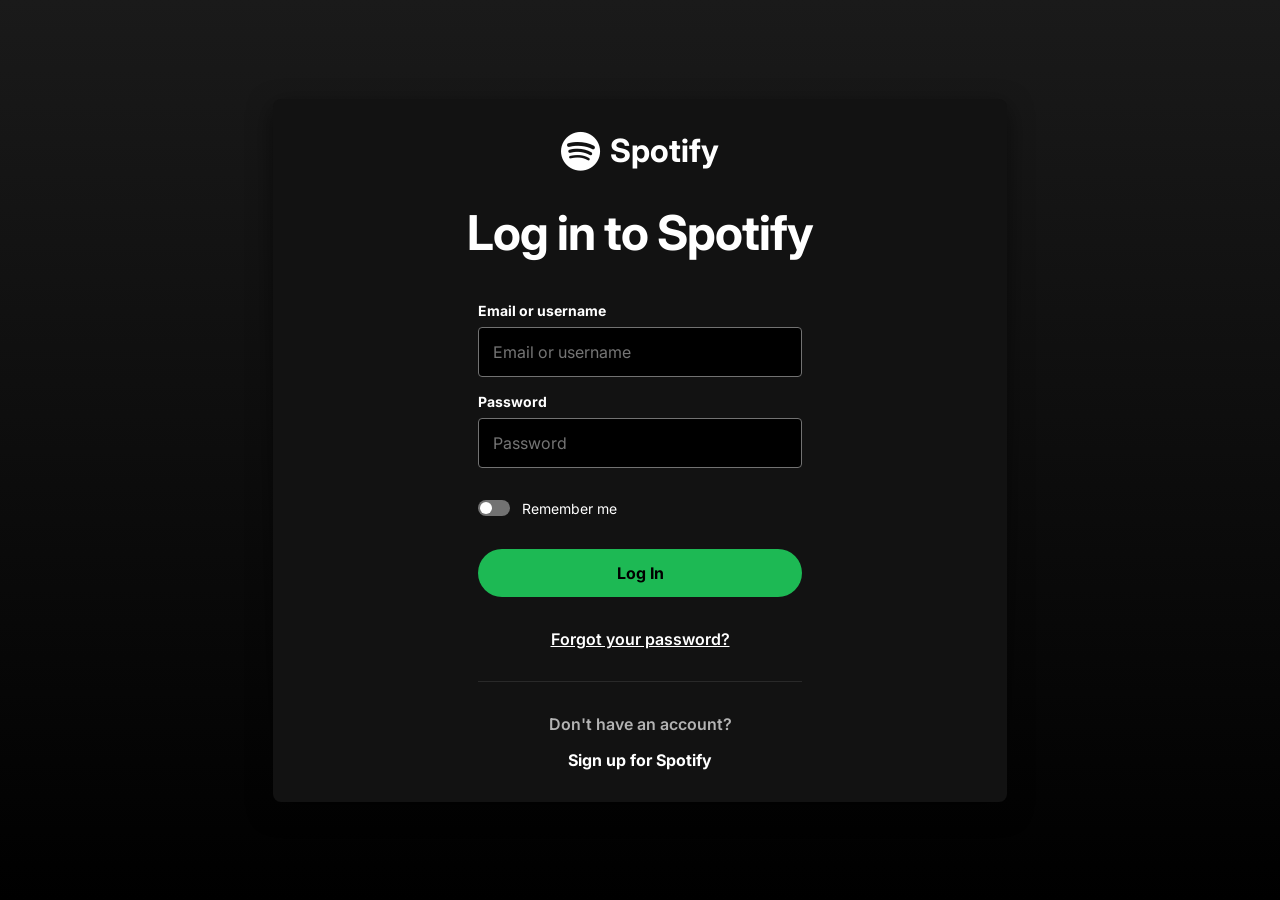
==== login.html @ 6de94279 "finial commit" ====
<!DOCTYPE html>
<html lang="en">
<head>
    <meta charset="UTF-8">
    <meta name="viewport" content="width=device-width, initial-scale=1.0">
    <title>Login - Spotify</title>
    <link rel="stylesheet" href="style.css">
    <link rel="stylesheet" href="https://cdnjs.cloudflare.com/ajax/libs/font-awesome/6.4.0/css/all.min.css">
    <link href="https://fonts.googleapis.com/css2?family=Inter:wght@300;400;500;600;700&display=swap" rel="stylesheet">
</head>
<body class="login-body">
    <div class="login-container">
        <div class="login-header">
            <i class="fab fa-spotify"></i>
            <span>Spotify</span>
        </div>
        <h1 class="login-title">Log in to Spotify</h1>
        
        <form class="login-form" action="index.html">
            <div class="form-group">
                <label for="username">Email or username</label>
                <input type="text" id="username" placeholder="Email or username" required>
            </div>
            
            <div class="form-group">
                <label for="password">Password</label>
                <input type="password" id="password" placeholder="Password" required>
            </div>
            
            <div class="form-remember">
                <label class="toggle-switch">
                    <input type="checkbox" id="remember">
                    <span class="slider"></span>
                </label>
                <span class="remember-text">Remember me</span>
            </div>
            
            <button type="submit" class="login-submit-btn">Log In</button>
            
            <div class="login-links">
                <a href="#">Forgot your password?</a>
            </div>
            
            <hr class="login-divider">
            
            <div class="login-signup">
                <span>Don't have an account?</span>
                <a href="#">Sign up for Spotify</a>
            </div>
        </form>
    </div>
</body>
</html>
---- style.css ----
:root {
    --bg-color: #000000;
    --sidebar-bg: #121212;
    --main-bg: #121212;
    --player-bg: #181818;
    --text-primary: #ffffff;
    --text-secondary: #b3b3b3;
    --accent-color: #1db954;
    --accent-hover: #1ed760;
    --card-bg: #181818;
    --card-hover: #282828;
    --gradient-top: #2b2b2b;
}

* {
    margin: 0;
    padding: 0;
    box-sizing: border-box;
    font-family: 'Inter', sans-serif;
}

body {
    background-color: var(--bg-color);
    color: var(--text-primary);
    overflow: hidden;
}

/* Scrollbar styling */
::-webkit-scrollbar {
    width: 8px;
}
::-webkit-scrollbar-thumb {
    background-color: rgba(255, 255, 255, 0.3);
    border-radius: 4px;
}
::-webkit-scrollbar-thumb:hover {
    background-color: rgba(255, 255, 255, 0.5);
}

.container {
    display: flex;
    height: calc(100vh - 90px);
    padding: 8px;
    gap: 8px;
}

/* Sidebar */
.sidebar {
    width: 300px;
    background-color: transparent;
    display: flex;
    flex-direction: column;
    gap: 8px;
}

.logo, .nav-links, .library-actions, .playlists {
    background-color: var(--sidebar-bg);
    border-radius: 8px;
    padding: 20px;
}

.logo {
    font-size: 24px;
    font-weight: 700;
    display: flex;
    align-items: center;
    gap: 10px;
    margin-bottom: 0;
}

.nav-links ul, .library-actions ul, .playlists ul {
    list-style: none;
}

.nav-links li, .library-actions li {
    padding: 10px 0;
    color: var(--text-secondary);
    font-weight: 600;
    cursor: pointer;
    transition: color 0.3s ease;
    display: flex;
    align-items: center;
    gap: 15px;
    font-size: 15px;
}

.nav-links li:hover, .library-actions li:hover {
    color: var(--text-primary);
}

.nav-links li.active {
    color: var(--text-primary);
}

.nav-links i, .library-actions i {
    font-size: 20px;
}

.library-actions {
    margin-top: 0;
}

.playlists {
    flex-grow: 1;
    overflow-y: auto;
}

.playlists li {
    padding: 8px 0;
    color: var(--text-secondary);
    font-size: 14px;
    cursor: pointer;
    transition: color 0.2s ease;
}

.playlists li:hover {
    color: var(--text-primary);
}

/* Main Content */
.main-content {
    flex-grow: 1;
    background: linear-gradient(to bottom, var(--gradient-top) 0%, var(--main-bg) 30%);
    border-radius: 8px;
    overflow-y: auto;
    position: relative;
}

.topbar {
    display: flex;
    justify-content: space-between;
    align-items: center;
    padding: 16px 24px;
    position: sticky;
    top: 0;
    background: rgba(18, 18, 18, 0.7);
    backdrop-filter: blur(10px);
    z-index: 100;
}

.nav-arrows button {
    background-color: rgba(0,0,0,0.7);
    border: none;
    color: white;
    width: 32px;
    height: 32px;
    border-radius: 50%;
    margin-right: 10px;
    cursor: pointer;
}

.search-container {
    display: flex;
    align-items: center;
    background-color: #242424;
    border-radius: 500px;
    padding: 10px 16px;
    width: 364px;
    margin: 0 16px;
    border: 1px solid transparent;
    transition: background-color 0.3s ease, border 0.3s ease;
}

.search-container:hover {
    background-color: #2a2a2a;
    border: 1px solid #333;
}

.search-container:focus-within {
    background-color: #2a2a2a;
    border: 1px solid white;
}

.search-icon {
    color: var(--text-secondary);
    font-size: 16px;
    margin-right: 12px;
}

.search-container input {
    background: transparent;
    border: none;
    color: var(--text-primary);
    font-size: 14px;
    width: 100%;
    outline: none;
}

.search-container input::placeholder {
    color: var(--text-secondary);
    font-weight: 500;
}

.user-profile {
    display: flex;
    align-items: center;
    gap: 16px;
}

.upgrade-btn {
    background-color: transparent;
    border: 1px solid var(--text-secondary);
    color: var(--text-primary);
    padding: 8px 16px;
    border-radius: 20px;
    font-weight: 700;
    cursor: pointer;
    transition: transform 0.1s, border-color 0.2s;
}

.upgrade-btn:hover {
    border-color: var(--text-primary);
    transform: scale(1.05);
}

.profile-icon {
    background-color: #333;
    width: 32px;
    height: 32px;
    border-radius: 50%;
    display: flex;
    justify-content: center;
    align-items: center;
    cursor: pointer;
}

.content-section {
    padding: 24px;
}

.section-header {
    display: flex;
    justify-content: space-between;
    align-items: flex-end;
    margin-bottom: 20px;
}

.section-header h2 {
    font-size: 24px;
    font-weight: 700;
}

.section-header a {
    color: var(--text-secondary);
    text-decoration: none;
    font-size: 14px;
    font-weight: 700;
}

.section-header a:hover {
    text-decoration: underline;
}

/* Greeting Grid */
.greeting-grid {
    display: grid;
    grid-template-columns: repeat(auto-fill, minmax(280px, 1fr));
    gap: 16px;
    margin-bottom: 40px;
}

.greeting-card {
    background-color: rgba(255, 255, 255, 0.1);
    border-radius: 6px;
    display: flex;
    align-items: center;
    gap: 16px;
    cursor: pointer;
    transition: background-color 0.3s ease;
    overflow: hidden;
    position: relative;
}

.greeting-card:hover {
    background-color: rgba(255, 255, 255, 0.2);
}

.greeting-card img {
    width: 80px;
    height: 80px;
    object-fit: cover;
    box-shadow: 0 8px 24px rgba(0,0,0,0.5);
}

.greeting-card h4 {
    font-size: 16px;
    font-weight: 700;
}

.greeting-play-btn {
    position: absolute;
    right: 16px;
    background-color: var(--accent-color);
    color: black;
    width: 48px;
    height: 48px;
    border-radius: 50%;
    display: flex;
    justify-content: center;
    align-items: center;
    opacity: 0;
    box-shadow: 0 8px 8px rgba(0,0,0,0.3);
    transition: all 0.3s ease;
}

.greeting-card:hover .greeting-play-btn {
    opacity: 1;
    transform: translateY(0);
}

/* Song Cards */
.song-cards-container {
    display: grid;
    grid-template-columns: repeat(auto-fill, minmax(180px, 1fr));
    gap: 24px;
}

.song-card {
    background-color: var(--card-bg);
    padding: 16px;
    border-radius: 8px;
    cursor: pointer;
    transition: background-color 0.3s ease;
    position: relative;
}

.song-card:hover {
    background-color: var(--card-hover);
}

.card-img-container {
    position: relative;
    width: 100%;
    padding-bottom: 100%;
    margin-bottom: 16px;
    border-radius: 6px;
    overflow: hidden;
    box-shadow: 0 8px 24px rgba(0,0,0,0.5);
}

.card-img-container img {
    position: absolute;
    top: 0;
    left: 0;
    width: 100%;
    height: 100%;
    object-fit: cover;
}

.song-card h4 {
    font-size: 16px;
    margin-bottom: 8px;
    white-space: nowrap;
    overflow: hidden;
    text-overflow: ellipsis;
}

.song-card p {
    color: var(--text-secondary);
    font-size: 14px;
    white-space: nowrap;
    overflow: hidden;
    text-overflow: ellipsis;
}

.card-play-btn {
    position: absolute;
    bottom: 8px;
    right: 8px;
    background-color: var(--accent-color);
    color: black;
    width: 48px;
    height: 48px;
    border-radius: 50%;
    display: flex;
    justify-content: center;
    align-items: center;
    opacity: 0;
    transform: translateY(8px);
    transition: all 0.3s ease;
    box-shadow: 0 8px 8px rgba(0,0,0,0.3);
    border: none;
    cursor: pointer;
}

.card-play-btn:hover {
    transform: scale(1.05) translateY(0);
    background-color: var(--accent-hover);
}

.song-card:hover .card-play-btn {
    opacity: 1;
    transform: translateY(0);
}

/* Bottom Player */
.bottom-player {
    height: 90px;
    background-color: var(--bg-color);
    border-top: 1px solid #282828;
    display: flex;
    justify-content: space-between;
    align-items: center;
    padding: 0 16px;
    position: fixed;
    bottom: 0;
    width: 100%;
    z-index: 1000;
}

.song-info {
    display: flex;
    align-items: center;
    width: 30%;
    gap: 14px;
}

.song-info img {
    width: 56px;
    height: 56px;
    border-radius: 4px;
    object-fit: cover;
}

.song-details {
    display: flex;
    flex-direction: column;
    justify-content: center;
}

.song-details h4 {
    font-size: 14px;
    font-weight: 600;
    margin-bottom: 4px;
}

.song-details p {
    font-size: 12px;
    color: var(--text-secondary);
}

.heart-icon {
    color: var(--text-secondary);
    cursor: pointer;
    margin-left: 10px;
}

.heart-icon:hover {
    color: var(--text-primary);
}

/* Player Controls */
.player-controls {
    width: 40%;
    max-width: 722px;
    display: flex;
    flex-direction: column;
    align-items: center;
}

.control-buttons {
    display: flex;
    align-items: center;
    gap: 24px;
    margin-bottom: 8px;
}

.control-buttons i {
    color: var(--text-secondary);
    font-size: 16px;
    cursor: pointer;
    transition: color 0.2s;
}

.control-buttons i:hover {
    color: var(--text-primary);
}

.play-btn {
    background-color: white;
    color: black;
    width: 32px;
    height: 32px;
    border-radius: 50%;
    display: flex;
    justify-content: center;
    align-items: center;
    border: none;
    cursor: pointer;
    transition: transform 0.1s;
}

.play-btn:hover {
    transform: scale(1.1);
}

.progress-container {
    display: flex;
    align-items: center;
    width: 100%;
    gap: 8px;
}

.progress-container span {
    font-size: 12px;
    color: var(--text-secondary);
    min-width: 35px;
    text-align: center;
}

/* Range Sliders */
input[type="range"] {
    -webkit-appearance: none;
    width: 100%;
    height: 4px;
    background: #535353;
    border-radius: 2px;
    cursor: pointer;
}

input[type="range"]::-webkit-slider-thumb {
    -webkit-appearance: none;
    width: 12px;
    height: 12px;
    background: var(--text-primary);
    border-radius: 50%;
    opacity: 0;
    transition: opacity 0.2s;
}

input[type="range"]:hover::-webkit-slider-thumb {
    opacity: 1;
}

input[type="range"]:hover {
    background: var(--accent-color);
}

/* Extra Controls */
.extra-controls {
    display: flex;
    align-items: center;
    width: 30%;
    justify-content: flex-end;
    gap: 16px;
}

.extra-controls i {
    color: var(--text-secondary);
    font-size: 16px;
    cursor: pointer;
}

.extra-controls i:hover {
    color: var(--text-primary);
}

.extra-controls input[type="range"] {
    width: 100px;
}

/* Responsive adjustments */
@media (max-width: 768px) {
    .sidebar {
        display: none;
    }
    .extra-controls {
        display: none;
    }
    .song-info {
        width: auto;
    }
    .player-controls {
        width: 60%;
    }
}

/* Login Page Styles */
.login-body {
    background: linear-gradient(rgba(255, 255, 255, 0.1) 0%, rgb(0, 0, 0) 100%);
    background-color: var(--bg-color);
    display: flex;
    justify-content: center;
    align-items: center;
    height: 100vh;
    overflow: hidden;
}

.login-container {
    background-color: var(--sidebar-bg);
    border-radius: 8px;
    width: 100%;
    max-width: 734px;
    padding: 32px;
    box-shadow: 0 8px 24px rgba(0,0,0,0.5);
    display: flex;
    flex-direction: column;
    align-items: center;
}

.login-header {
    display: flex;
    align-items: center;
    gap: 10px;
    font-size: 32px;
    font-weight: 700;
    margin-bottom: 32px;
}

.login-header i {
    font-size: 40px;
}

.login-title {
    font-size: 48px;
    font-weight: 700;
    margin-bottom: 40px;
    letter-spacing: -1px;
    text-align: center;
}

.login-form {
    width: 100%;
    max-width: 324px;
    display: flex;
    flex-direction: column;
}

.form-group {
    display: flex;
    flex-direction: column;
    margin-bottom: 16px;
}

.form-group label {
    font-size: 14px;
    font-weight: 700;
    margin-bottom: 8px;
}

.form-group input {
    background-color: var(--bg-color);
    border: 1px solid #727272;
    border-radius: 4px;
    color: var(--text-primary);
    padding: 14px;
    font-size: 16px;
    transition: border-color 0.2s, box-shadow 0.2s;
}

.form-group input:hover {
    border-color: #ffffff;
}

.form-group input:focus {
    outline: none;
    border-color: #ffffff;
    box-shadow: 0 0 0 2px #ffffff;
}

.form-remember {
    display: flex;
    align-items: center;
    gap: 12px;
    margin-bottom: 32px;
    margin-top: 16px;
}

.toggle-switch {
    position: relative;
    display: inline-block;
    width: 32px;
    height: 16px;
}

.toggle-switch input {
    opacity: 0;
    width: 0;
    height: 0;
}

.slider {
    position: absolute;
    cursor: pointer;
    top: 0;
    left: 0;
    right: 0;
    bottom: 0;
    background-color: #727272;
    transition: .4s;
    border-radius: 16px;
}

.slider:before {
    position: absolute;
    content: "";
    height: 12px;
    width: 12px;
    left: 2px;
    bottom: 2px;
    background-color: white;
    transition: .4s;
    border-radius: 50%;
}

input:checked + .slider {
    background-color: var(--accent-color);
}

input:checked + .slider:before {
    transform: translateX(16px);
}

.remember-text {
    font-size: 14px;
    color: var(--text-primary);
}

.login-submit-btn {
    background-color: var(--accent-color);
    color: #000000;
    border: none;
    border-radius: 500px;
    padding: 14px 32px;
    font-size: 16px;
    font-weight: 700;
    cursor: pointer;
    transition: background-color 0.2s, transform 0.1s;
    margin-bottom: 32px;
}

.login-submit-btn:hover {
    background-color: var(--accent-hover);
    transform: scale(1.04);
}

.login-links {
    text-align: center;
    margin-bottom: 32px;
}

.login-links a {
    color: var(--text-primary);
    text-decoration: underline;
    font-size: 16px;
    font-weight: 600;
}

.login-links a:hover {
    color: var(--accent-color);
}

.login-divider {
    border: none;
    border-top: 1px solid #292929;
    width: 100%;
    margin-bottom: 32px;
}

.login-signup {
    text-align: center;
    display: flex;
    flex-direction: column;
    gap: 16px;
    font-size: 16px;
}

.login-signup span {
    color: var(--text-secondary);
    font-weight: 600;
}

.login-signup a {
    color: var(--text-primary);
    text-decoration: none;
    font-weight: 700;
}

.login-signup a:hover {
    text-decoration: underline;
    color: var(--accent-color);
}
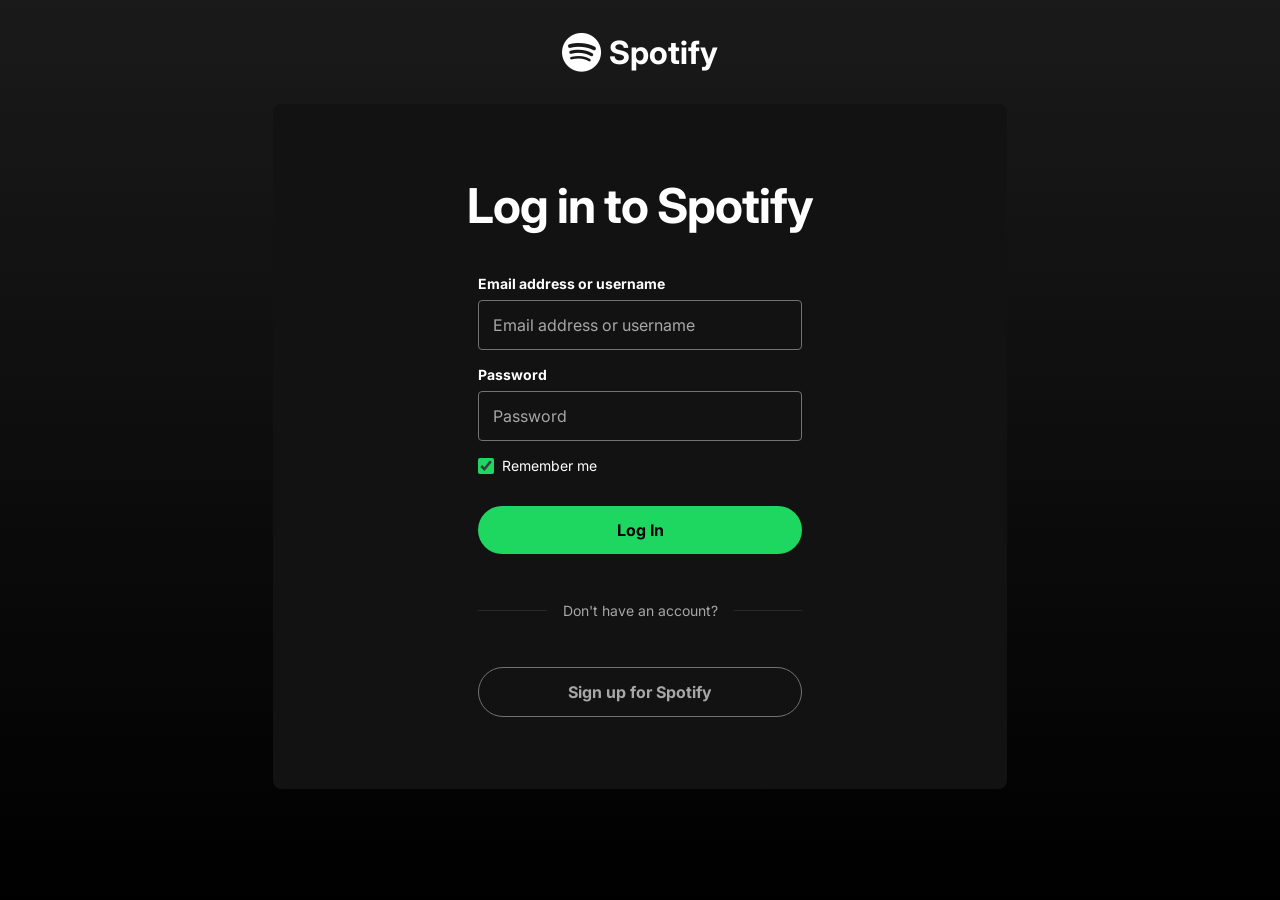
==== commit 496afecd: "Add files via upload" ====
--- a/login.html
+++ b/login.html
@@ -4,50 +4,42 @@
     <meta charset="UTF-8">
     <meta name="viewport" content="width=device-width, initial-scale=1.0">
     <title>Login - Spotify</title>
-    <link rel="stylesheet" href="style.css">
+    <link rel="stylesheet" href="login.css">
     <link rel="stylesheet" href="https://cdnjs.cloudflare.com/ajax/libs/font-awesome/6.4.0/css/all.min.css">
-    <link href="https://fonts.googleapis.com/css2?family=Inter:wght@300;400;500;600;700&display=swap" rel="stylesheet">
+    <link href="https://fonts.googleapis.com/css2?family=Inter:wght@300;400;600;700&display=swap" rel="stylesheet">
 </head>
-<body class="login-body">
-    <div class="login-container">
-        <div class="login-header">
-            <i class="fab fa-spotify"></i>
-            <span>Spotify</span>
+<body>
+    <div class="login-wrapper">
+        <header class="login-header">
+            <i class="fab fa-spotify logo-icon"></i>
+            <span class="logo-text">Spotify</span>
+        </header>
+
+        <div class="login-container">
+            <h2>Log in to Spotify</h2>
+            <form id="login-form">
+                <div class="form-group">
+                    <label for="username">Email address or username</label>
+                    <input type="text" id="username" placeholder="Email address or username" required>
+                </div>
+                <div class="form-group">
+                    <label for="password">Password</label>
+                    <input type="password" id="password" placeholder="Password" required>
+                </div>
+                <div class="form-options">
+                    <label class="remember-me">
+                        <input type="checkbox" id="remember" checked>
+                        <span>Remember me</span>
+                    </label>
+                </div>
+                <button type="submit" class="login-btn">Log In</button>
+                <div class="divider">
+                    <span>Don't have an account?</span>
+                </div>
+                <button type="button" class="signup-btn">Sign up for Spotify</button>
+            </form>
         </div>
-        <h1 class="login-title">Log in to Spotify</h1>
-        
-        <form class="login-form" action="index.html">
-            <div class="form-group">
-                <label for="username">Email or username</label>
-                <input type="text" id="username" placeholder="Email or username" required>
-            </div>
-            
-            <div class="form-group">
-                <label for="password">Password</label>
-                <input type="password" id="password" placeholder="Password" required>
-            </div>
-            
-            <div class="form-remember">
-                <label class="toggle-switch">
-                    <input type="checkbox" id="remember">
-                    <span class="slider"></span>
-                </label>
-                <span class="remember-text">Remember me</span>
-            </div>
-            
-            <button type="submit" class="login-submit-btn">Log In</button>
-            
-            <div class="login-links">
-                <a href="#">Forgot your password?</a>
-            </div>
-            
-            <hr class="login-divider">
-            
-            <div class="login-signup">
-                <span>Don't have an account?</span>
-                <a href="#">Sign up for Spotify</a>
-            </div>
-        </form>
     </div>
+    <script src="login.js"></script>
 </body>
 </html>
--- a/login.css
+++ b/login.css
@@ -0,0 +1,196 @@
+:root {
+    --bg-color: #000000;
+    --card-bg: #121212;
+    --text-primary: #ffffff;
+    --text-secondary: #a7a7a7;
+    --accent-color: #1ed760;
+    --accent-hover: #1fdf64;
+    --input-bg: #121212;
+    --input-border: #727272;
+    --input-border-hover: #ffffff;
+    --error-color: #f15e6c;
+}
+
+* {
+    margin: 0;
+    padding: 0;
+    box-sizing: border-box;
+    font-family: 'Inter', sans-serif;
+}
+
+body {
+    background: linear-gradient(rgba(255, 255, 255, 0.1) 0%, var(--bg-color) 100%);
+    background-color: var(--bg-color);
+    color: var(--text-primary);
+    min-height: 100vh;
+    display: flex;
+    flex-direction: column;
+}
+
+.login-wrapper {
+    display: flex;
+    flex-direction: column;
+    align-items: center;
+    width: 100%;
+    padding: 32px;
+}
+
+.login-header {
+    display: flex;
+    align-items: center;
+    gap: 8px;
+    font-size: 32px;
+    font-weight: 700;
+    margin-bottom: 32px;
+}
+
+.logo-icon {
+    font-size: 40px;
+}
+
+.login-container {
+    background-color: var(--card-bg);
+    width: 100%;
+    max-width: 734px;
+    border-radius: 8px;
+    padding: 72px;
+    display: flex;
+    flex-direction: column;
+    align-items: center;
+}
+
+.login-container h2 {
+    font-size: 48px;
+    font-weight: 700;
+    margin-bottom: 40px;
+    text-align: center;
+    letter-spacing: -1px;
+}
+
+#login-form {
+    width: 100%;
+    max-width: 324px;
+    display: flex;
+    flex-direction: column;
+    gap: 16px;
+}
+
+.form-group {
+    display: flex;
+    flex-direction: column;
+    gap: 8px;
+}
+
+.form-group label {
+    font-size: 14px;
+    font-weight: 700;
+}
+
+.form-group input {
+    background-color: var(--input-bg);
+    border: 1px solid var(--input-border);
+    color: var(--text-primary);
+    border-radius: 4px;
+    padding: 14px;
+    font-size: 16px;
+    transition: border-color 0.2s;
+}
+
+.form-group input:hover, .form-group input:focus {
+    border-color: var(--input-border-hover);
+    outline: none;
+}
+
+.form-group input::placeholder {
+    color: var(--text-secondary);
+}
+
+.form-options {
+    display: flex;
+    align-items: center;
+    margin-bottom: 16px;
+}
+
+.remember-me {
+    display: flex;
+    align-items: center;
+    gap: 8px;
+    cursor: pointer;
+    font-size: 14px;
+}
+
+.remember-me input {
+    accent-color: var(--accent-color);
+    width: 16px;
+    height: 16px;
+    cursor: pointer;
+}
+
+.login-btn {
+    background-color: var(--accent-color);
+    color: black;
+    border: none;
+    border-radius: 500px;
+    padding: 14px;
+    font-size: 16px;
+    font-weight: 700;
+    cursor: pointer;
+    transition: background-color 0.2s, transform 0.1s;
+    margin-bottom: 32px;
+}
+
+.login-btn:hover {
+    background-color: var(--accent-hover);
+    transform: scale(1.04);
+}
+
+.login-btn:active {
+    transform: scale(1);
+    background-color: #169c46;
+}
+
+.divider {
+    display: flex;
+    align-items: center;
+    text-align: center;
+    color: var(--text-secondary);
+    margin-bottom: 32px;
+}
+
+.divider::before, .divider::after {
+    content: '';
+    flex: 1;
+    border-bottom: 1px solid #292929;
+}
+
+.divider span {
+    padding: 0 16px;
+    font-size: 14px;
+}
+
+.signup-btn {
+    background-color: transparent;
+    color: var(--text-secondary);
+    border: 1px solid #727272;
+    border-radius: 500px;
+    padding: 14px;
+    font-size: 16px;
+    font-weight: 700;
+    cursor: pointer;
+    transition: all 0.2s;
+}
+
+.signup-btn:hover {
+    border-color: var(--text-primary);
+    color: var(--text-primary);
+}
+
+@media (max-width: 768px) {
+    .login-container {
+        padding: 32px 16px;
+    }
+    
+    .login-container h2 {
+        font-size: 32px;
+    }
+}
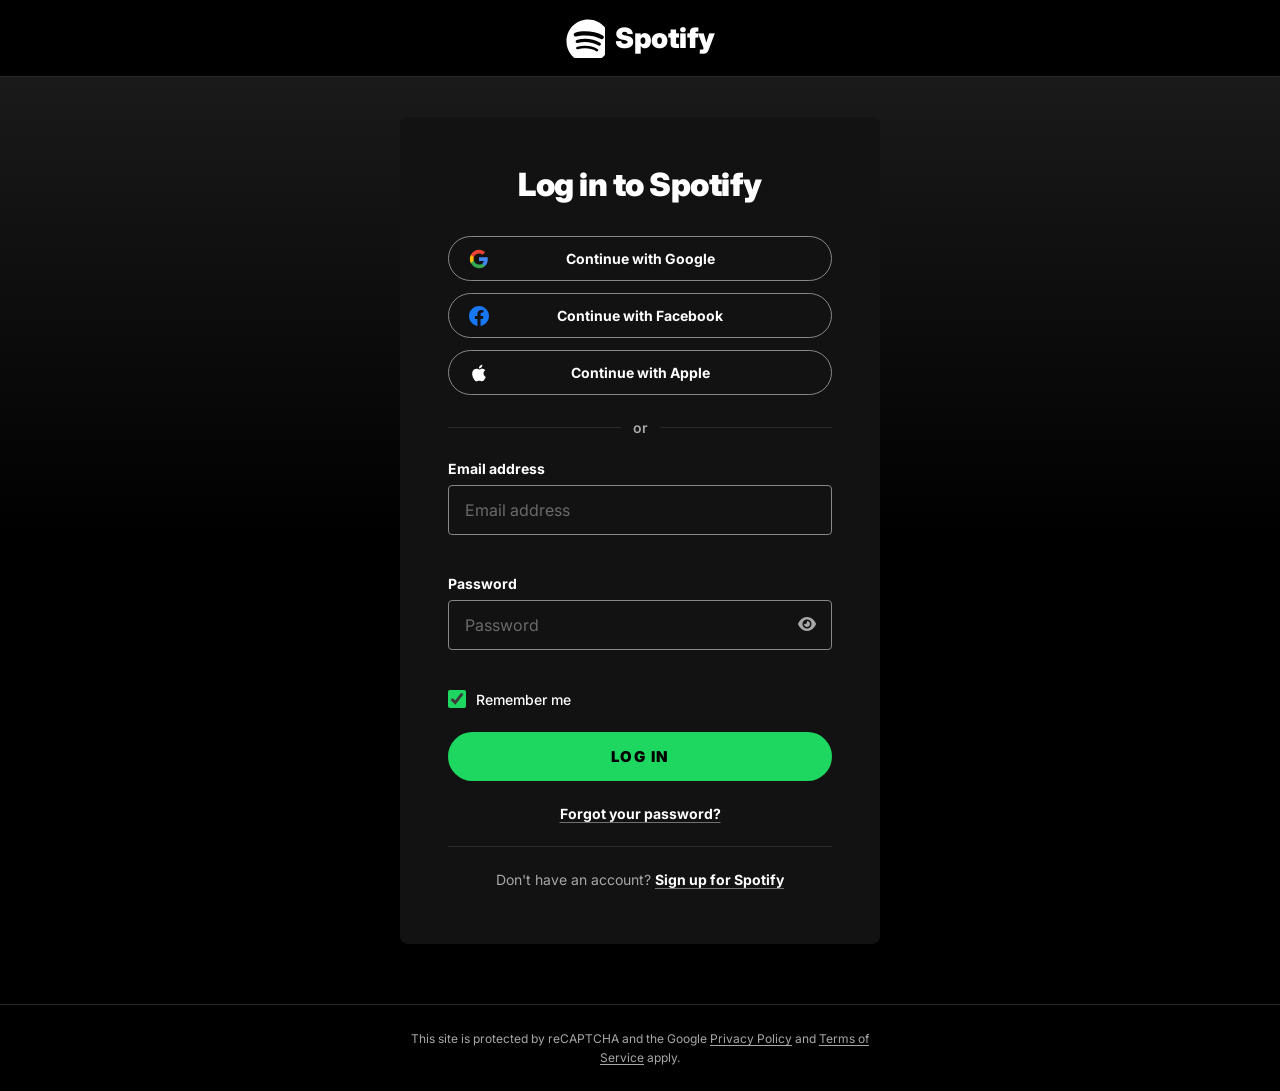
==== commit d7ceedb8: "Add files via upload" ====
--- a/login.html
+++ b/login.html
@@ -3,43 +3,105 @@
 <head>
     <meta charset="UTF-8">
     <meta name="viewport" content="width=device-width, initial-scale=1.0">
-    <title>Login - Spotify</title>
+    <title>Spotify - Log in</title>
     <link rel="stylesheet" href="login.css">
     <link rel="stylesheet" href="https://cdnjs.cloudflare.com/ajax/libs/font-awesome/6.4.0/css/all.min.css">
-    <link href="https://fonts.googleapis.com/css2?family=Inter:wght@300;400;600;700&display=swap" rel="stylesheet">
+    <link href="https://fonts.googleapis.com/css2?family=Inter:wght@300;400;500;600;700;800;900&display=swap" rel="stylesheet">
 </head>
 <body>
-    <div class="login-wrapper">
+    <div class="page-wrapper">
+        <!-- Header -->
         <header class="login-header">
-            <i class="fab fa-spotify logo-icon"></i>
-            <span class="logo-text">Spotify</span>
+            <a href="#" class="header-logo">
+                <svg role="img" height="40" width="40" aria-hidden="true" viewBox="0 0 24 24" fill="white" xmlns="http://www.w3.org/2000/svg">
+                    <path d="M13.9 .9C6.7.9.9 6.7.9 13.9s5.8 13 13 13 13-5.8 13-13S21.1.9 13.9.9zm5.9 18.8c-.2.4-.7.5-1.1.2-3-1.8-6.7-2.2-11.1-1.2-.4.1-.8-.2-.9-.6-.1-.4.2-.8.6-.9 4.8-1.1 8.9-.6 12.2 1.4.5.3.6.8.3 1.1zm1.6-3.5c-.3.5-.9.6-1.3.3-3.4-2.1-8.5-2.7-12.5-1.5-.5.1-1-.1-1.2-.6-.1-.5.1-1 .6-1.2 4.6-1.4 10.2-.7 14.1 1.7.4.3.6.9.3 1.3zm.1-3.6c-4.1-2.4-10.8-2.6-14.7-1.5-.6.2-1.3-.2-1.5-.8-.2-.6.2-1.3.8-1.5 4.5-1.4 11.9-1.1 16.6 1.7.6.3.8 1.1.4 1.7-.3.5-1 .7-1.6.4z"/>
+                </svg>
+                <span>Spotify</span>
+            </a>
         </header>
 
-        <div class="login-container">
-            <h2>Log in to Spotify</h2>
-            <form id="login-form">
-                <div class="form-group">
-                    <label for="username">Email address or username</label>
-                    <input type="text" id="username" placeholder="Email address or username" required>
+        <!-- Login Card -->
+        <main class="login-main">
+            <div class="login-card">
+                <h1>Log in to Spotify</h1>
+
+                <!-- Social Login Buttons -->
+                <div class="social-buttons">
+                    <button class="social-btn google-btn" type="button">
+                        <svg width="20" height="20" viewBox="0 0 24 24" xmlns="http://www.w3.org/2000/svg">
+                            <path d="M22.56 12.25c0-.78-.07-1.53-.2-2.25H12v4.26h5.92c-.26 1.37-1.04 2.53-2.21 3.31v2.77h3.57c2.08-1.92 3.28-4.74 3.28-8.09z" fill="#4285F4"/>
+                            <path d="M12 23c2.97 0 5.46-.98 7.28-2.66l-3.57-2.77c-.98.66-2.23 1.06-3.71 1.06-2.86 0-5.29-1.93-6.16-4.53H2.18v2.84C3.99 20.53 7.7 23 12 23z" fill="#34A853"/>
+                            <path d="M5.84 14.09c-.22-.66-.35-1.36-.35-2.09s.13-1.43.35-2.09V7.07H2.18C1.43 8.55 1 10.22 1 12s.43 3.45 1.18 4.93l2.85-2.22.81-.62z" fill="#FBBC05"/>
+                            <path d="M12 5.38c1.62 0 3.06.56 4.21 1.64l3.15-3.15C17.45 2.09 14.97 1 12 1 7.7 1 3.99 3.47 2.18 7.07l3.66 2.84c.87-2.6 3.3-4.53 6.16-4.53z" fill="#EA4335"/>
+                        </svg>
+                        Continue with Google
+                    </button>
+                    <button class="social-btn facebook-btn" type="button">
+                        <svg width="20" height="20" viewBox="0 0 24 24" xmlns="http://www.w3.org/2000/svg" fill="#1877F2">
+                            <path d="M24 12.073c0-6.627-5.373-12-12-12s-12 5.373-12 12c0 5.99 4.388 10.954 10.125 11.854v-8.385H7.078v-3.47h3.047V9.43c0-3.007 1.792-4.669 4.533-4.669 1.312 0 2.686.235 2.686.235v2.953H15.83c-1.491 0-1.956.925-1.956 1.874v2.25h3.328l-.532 3.47h-2.796v8.385C19.612 23.027 24 18.062 24 12.073z"/>
+                        </svg>
+                        Continue with Facebook
+                    </button>
+                    <button class="social-btn apple-btn" type="button">
+                        <svg width="20" height="20" viewBox="0 0 24 24" xmlns="http://www.w3.org/2000/svg" fill="white">
+                            <path d="M18.71 19.5c-.83 1.24-1.71 2.45-3.05 2.47-1.34.03-1.77-.79-3.29-.79-1.53 0-2 .77-3.27.82-1.31.05-2.3-1.32-3.14-2.53C4.25 17 2.94 12.45 4.7 9.39c.87-1.52 2.43-2.48 4.12-2.51 1.28-.02 2.5.87 3.29.87.78 0 2.26-1.07 3.8-.91.65.03 2.47.26 3.64 1.98-.09.06-2.17 1.28-2.15 3.81.03 3.02 2.65 4.03 2.68 4.04-.03.07-.42 1.44-1.38 2.83M13 3.5c.73-.83 1.94-1.46 2.94-1.5.13 1.17-.34 2.35-1.04 3.19-.69.85-1.83 1.51-2.95 1.42-.15-1.15.41-2.35 1.05-3.11z"/>
+                        </svg>
+                        Continue with Apple
+                    </button>
                 </div>
-                <div class="form-group">
-                    <label for="password">Password</label>
-                    <input type="password" id="password" placeholder="Password" required>
+
+                <!-- Divider -->
+                <div class="or-divider">
+                    <hr><span>or</span><hr>
                 </div>
-                <div class="form-options">
-                    <label class="remember-me">
-                        <input type="checkbox" id="remember" checked>
-                        <span>Remember me</span>
-                    </label>
-                </div>
-                <button type="submit" class="login-btn">Log In</button>
-                <div class="divider">
-                    <span>Don't have an account?</span>
-                </div>
-                <button type="button" class="signup-btn">Sign up for Spotify</button>
-            </form>
-        </div>
+
+                <!-- Login Form -->
+                <form id="login-form" novalidate>
+                    <div class="form-group">
+                        <label for="email">Email address</label>
+                        <input type="email" id="email" placeholder="Email address" autocomplete="email">
+                        <span class="error-msg" id="email-error"></span>
+                    </div>
+                    <div class="form-group">
+                        <label for="password">Password</label>
+                        <div class="password-wrapper">
+                            <input type="password" id="password" placeholder="Password" autocomplete="current-password">
+                            <button type="button" class="toggle-password" id="toggle-password" aria-label="Show password">
+                                <i class="fas fa-eye" id="eye-icon"></i>
+                            </button>
+                        </div>
+                        <span class="error-msg" id="password-error"></span>
+                    </div>
+
+                    <div class="form-options">
+                        <label class="remember-me">
+                            <input type="checkbox" id="remember" checked>
+                            <span class="checkbox-label">Remember me</span>
+                        </label>
+                    </div>
+
+                    <button type="submit" class="login-btn" id="login-submit-btn">Log In</button>
+                </form>
+
+                <a href="#" class="forgot-link">Forgot your password?</a>
+
+                <hr class="bottom-divider">
+
+                <p class="signup-text">
+                    Don't have an account? <a href="#">Sign up for Spotify</a>
+                </p>
+            </div>
+        </main>
+
+        <!-- Footer -->
+        <footer class="login-footer">
+            <p>This site is protected by reCAPTCHA and the Google
+                <a href="#">Privacy Policy</a> and
+                <a href="#">Terms of Service</a> apply.
+            </p>
+        </footer>
     </div>
+
     <script src="login.js"></script>
 </body>
 </html>
--- a/login.css
+++ b/login.css
@@ -1,196 +1,387 @@
-:root {
-    --bg-color: #000000;
-    --card-bg: #121212;
-    --text-primary: #ffffff;
-    --text-secondary: #a7a7a7;
-    --accent-color: #1ed760;
-    --accent-hover: #1fdf64;
-    --input-bg: #121212;
-    --input-border: #727272;
-    --input-border-hover: #ffffff;
-    --error-color: #f15e6c;
-}
-
-* {
+/* ==============================
+   SPOTIFY LOGIN PAGE — REDESIGNED
+   ============================== */
+
+*, *::before, *::after {
     margin: 0;
     padding: 0;
     box-sizing: border-box;
-    font-family: 'Inter', sans-serif;
+}
+
+:root {
+    --green: #1ed760;
+    --green-hover: #1fdf64;
+    --black: #000000;
+    --dark: #121212;
+    --card: #121212;
+    --text-primary: #ffffff;
+    --text-muted: #a7a7a7;
+    --border: #878787;
+    --border-focus: #ffffff;
+    --error: #f15e6c;
+    --input-bg: #121212;
 }
 
 body {
-    background: linear-gradient(rgba(255, 255, 255, 0.1) 0%, var(--bg-color) 100%);
-    background-color: var(--bg-color);
+    font-family: 'Inter', -apple-system, BlinkMacSystemFont, 'Segoe UI', Roboto, sans-serif;
+    background-color: var(--black);
     color: var(--text-primary);
     min-height: 100vh;
     display: flex;
     flex-direction: column;
 }
 
-.login-wrapper {
-    display: flex;
-    flex-direction: column;
-    align-items: center;
-    width: 100%;
-    padding: 32px;
-}
-
+/* ─── HEADER ─── */
 .login-header {
-    display: flex;
-    align-items: center;
-    gap: 8px;
+    background-color: var(--black);
+    border-bottom: 1px solid #282828;
+    display: flex;
+    justify-content: center;
+    align-items: center;
+    padding: 18px 32px;
+}
+
+.header-logo {
+    display: flex;
+    align-items: center;
+    gap: 10px;
+    text-decoration: none;
+    color: var(--text-primary);
+    font-size: 28px;
+    font-weight: 900;
+    letter-spacing: -0.5px;
+}
+
+/* ─── MAIN ─── */
+.page-wrapper {
+    display: flex;
+    flex-direction: column;
+    min-height: 100vh;
+}
+
+.login-main {
+    flex: 1;
+    display: flex;
+    justify-content: center;
+    align-items: flex-start;
+    padding: 40px 20px 60px;
+    background: linear-gradient(to bottom, #1a1a1a 0%, var(--black) 50%);
+}
+
+/* ─── CARD ─── */
+.login-card {
+    background-color: var(--card);
+    border-radius: 8px;
+    padding: 48px 48px 56px;
+    width: 100%;
+    max-width: 480px;
+    display: flex;
+    flex-direction: column;
+    align-items: center;
+    gap: 0;
+}
+
+.login-card h1 {
     font-size: 32px;
+    font-weight: 900;
+    text-align: center;
+    margin-bottom: 32px;
+    letter-spacing: -0.5px;
+}
+
+/* ─── SOCIAL BUTTONS ─── */
+.social-buttons {
+    width: 100%;
+    display: flex;
+    flex-direction: column;
+    gap: 12px;
+    margin-bottom: 24px;
+}
+
+.social-btn {
+    width: 100%;
+    display: flex;
+    align-items: center;
+    justify-content: center;
+    gap: 12px;
+    padding: 13px 16px;
+    border: 1px solid var(--border);
+    border-radius: 500px;
+    background: transparent;
+    color: var(--text-primary);
+    font-size: 14px;
     font-weight: 700;
-    margin-bottom: 32px;
-}
-
-.logo-icon {
-    font-size: 40px;
-}
-
-.login-container {
-    background-color: var(--card-bg);
-    width: 100%;
-    max-width: 734px;
-    border-radius: 8px;
-    padding: 72px;
-    display: flex;
-    flex-direction: column;
-    align-items: center;
-}
-
-.login-container h2 {
-    font-size: 48px;
+    cursor: pointer;
+    transition: border-color 0.15s, transform 0.1s, background 0.15s;
+    font-family: inherit;
+    position: relative;
+}
+
+.social-btn svg {
+    flex-shrink: 0;
+    position: absolute;
+    left: 20px;
+}
+
+.social-btn:hover {
+    border-color: var(--text-primary);
+    background: rgba(255,255,255,0.05);
+    transform: scale(1.02);
+}
+
+.social-btn:active {
+    transform: scale(0.99);
+}
+
+/* ─── DIVIDER ─── */
+.or-divider {
+    width: 100%;
+    display: flex;
+    align-items: center;
+    gap: 12px;
+    margin-bottom: 24px;
+}
+
+.or-divider hr {
+    flex: 1;
+    border: none;
+    border-top: 1px solid #292929;
+}
+
+.or-divider span {
+    color: var(--text-muted);
+    font-size: 14px;
+    font-weight: 600;
+    white-space: nowrap;
+}
+
+/* ─── FORM ─── */
+#login-form {
+    width: 100%;
+    display: flex;
+    flex-direction: column;
+    gap: 0;
+}
+
+.form-group {
+    display: flex;
+    flex-direction: column;
+    margin-bottom: 16px;
+}
+
+.form-group label {
+    font-size: 14px;
     font-weight: 700;
-    margin-bottom: 40px;
-    text-align: center;
-    letter-spacing: -1px;
-}
-
-#login-form {
-    width: 100%;
-    max-width: 324px;
-    display: flex;
-    flex-direction: column;
-    gap: 16px;
-}
-
-.form-group {
-    display: flex;
-    flex-direction: column;
-    gap: 8px;
-}
-
-.form-group label {
-    font-size: 14px;
-    font-weight: 700;
-}
-
-.form-group input {
+    margin-bottom: 8px;
+    color: var(--text-primary);
+}
+
+.form-group input[type="email"],
+.form-group input[type="password"],
+.form-group input[type="text"] {
     background-color: var(--input-bg);
-    border: 1px solid var(--input-border);
+    border: 1px solid var(--border);
     color: var(--text-primary);
     border-radius: 4px;
-    padding: 14px;
+    padding: 14px 16px;
     font-size: 16px;
-    transition: border-color 0.2s;
-}
-
-.form-group input:hover, .form-group input:focus {
-    border-color: var(--input-border-hover);
+    font-family: inherit;
+    width: 100%;
+    transition: border-color 0.2s, box-shadow 0.2s;
+}
+
+.form-group input:hover {
+    border-color: var(--border-focus);
+}
+
+.form-group input:focus {
+    border-color: var(--border-focus);
     outline: none;
+    box-shadow: 0 0 0 3px rgba(255,255,255,0.1);
 }
 
 .form-group input::placeholder {
-    color: var(--text-secondary);
-}
-
+    color: #6a6a6a;
+}
+
+/* Input error state */
+.form-group input.input-error {
+    border-color: var(--error) !important;
+    box-shadow: 0 0 0 3px rgba(241,94,108,0.2);
+}
+
+.error-msg {
+    color: var(--error);
+    font-size: 12px;
+    font-weight: 500;
+    margin-top: 6px;
+    min-height: 18px;
+    display: block;
+}
+
+/* Password wrapper */
+.password-wrapper {
+    position: relative;
+}
+
+.password-wrapper input {
+    padding-right: 48px;
+}
+
+.toggle-password {
+    position: absolute;
+    right: 12px;
+    top: 50%;
+    transform: translateY(-50%);
+    background: none;
+    border: none;
+    color: var(--text-muted);
+    cursor: pointer;
+    font-size: 16px;
+    padding: 4px;
+    transition: color 0.2s;
+}
+
+.toggle-password:hover {
+    color: var(--text-primary);
+}
+
+/* Remember me */
 .form-options {
-    display: flex;
-    align-items: center;
-    margin-bottom: 16px;
+    margin-bottom: 24px;
 }
 
 .remember-me {
     display: flex;
     align-items: center;
-    gap: 8px;
-    cursor: pointer;
-    font-size: 14px;
-}
-
-.remember-me input {
-    accent-color: var(--accent-color);
-    width: 16px;
-    height: 16px;
-    cursor: pointer;
-}
-
+    gap: 10px;
+    cursor: pointer;
+    width: fit-content;
+}
+
+.remember-me input[type="checkbox"] {
+    width: 18px;
+    height: 18px;
+    accent-color: var(--green);
+    cursor: pointer;
+    flex-shrink: 0;
+}
+
+.checkbox-label {
+    font-size: 14px;
+    font-weight: 500;
+    color: var(--text-primary);
+    user-select: none;
+}
+
+/* ─── LOGIN BUTTON ─── */
 .login-btn {
-    background-color: var(--accent-color);
-    color: black;
+    width: 100%;
+    padding: 15px 16px;
+    background-color: var(--green);
+    color: #000000;
     border: none;
     border-radius: 500px;
-    padding: 14px;
-    font-size: 16px;
+    font-size: 15px;
+    font-weight: 900;
+    font-family: inherit;
+    cursor: pointer;
+    letter-spacing: 1.5px;
+    text-transform: uppercase;
+    transition: background-color 0.15s, transform 0.1s;
+    margin-bottom: 24px;
+}
+
+.login-btn:hover {
+    background-color: var(--green-hover);
+    transform: scale(1.03);
+}
+
+.login-btn:active {
+    background-color: #169c46;
+    transform: scale(0.99);
+}
+
+/* ─── FORGOT LINK ─── */
+.forgot-link {
+    color: var(--text-primary);
+    font-size: 14px;
     font-weight: 700;
-    cursor: pointer;
-    transition: background-color 0.2s, transform 0.1s;
-    margin-bottom: 32px;
-}
-
-.login-btn:hover {
-    background-color: var(--accent-hover);
-    transform: scale(1.04);
-}
-
-.login-btn:active {
-    transform: scale(1);
-    background-color: #169c46;
-}
-
-.divider {
-    display: flex;
-    align-items: center;
+    text-decoration: underline;
+    text-decoration-color: rgba(255,255,255,0.4);
+    text-underline-offset: 3px;
+    transition: color 0.15s, text-decoration-color 0.15s;
+    margin-bottom: 24px;
+    align-self: center;
+}
+
+.forgot-link:hover {
+    text-decoration-color: rgba(255,255,255,1);
+}
+
+/* ─── BOTTOM DIVIDER ─── */
+.bottom-divider {
+    width: 100%;
+    border: none;
+    border-top: 1px solid #292929;
+    margin-bottom: 24px;
+}
+
+/* ─── SIGN UP TEXT ─── */
+.signup-text {
+    font-size: 14px;
+    color: var(--text-muted);
     text-align: center;
-    color: var(--text-secondary);
-    margin-bottom: 32px;
-}
-
-.divider::before, .divider::after {
-    content: '';
-    flex: 1;
-    border-bottom: 1px solid #292929;
-}
-
-.divider span {
-    padding: 0 16px;
-    font-size: 14px;
-}
-
-.signup-btn {
-    background-color: transparent;
-    color: var(--text-secondary);
-    border: 1px solid #727272;
-    border-radius: 500px;
-    padding: 14px;
-    font-size: 16px;
+}
+
+.signup-text a {
+    color: var(--text-primary);
     font-weight: 700;
-    cursor: pointer;
-    transition: all 0.2s;
-}
-
-.signup-btn:hover {
-    border-color: var(--text-primary);
-    color: var(--text-primary);
-}
-
-@media (max-width: 768px) {
-    .login-container {
-        padding: 32px 16px;
+    text-decoration: underline;
+    text-decoration-color: rgba(255,255,255,0.4);
+    text-underline-offset: 3px;
+    transition: text-decoration-color 0.15s;
+}
+
+.signup-text a:hover {
+    text-decoration-color: rgba(255,255,255,1);
+}
+
+/* ─── FOOTER ─── */
+.login-footer {
+    background-color: var(--black);
+    padding: 24px 32px;
+    text-align: center;
+    border-top: 1px solid #282828;
+}
+
+.login-footer p {
+    font-size: 12px;
+    color: var(--text-muted);
+    max-width: 500px;
+    margin: 0 auto;
+    line-height: 1.6;
+}
+
+.login-footer a {
+    color: var(--text-muted);
+    text-decoration: underline;
+    text-underline-offset: 2px;
+}
+
+.login-footer a:hover {
+    color: var(--text-primary);
+}
+
+/* ─── RESPONSIVE ─── */
+@media (max-width: 560px) {
+    .login-card {
+        padding: 32px 24px 40px;
     }
-    
-    .login-container h2 {
-        font-size: 32px;
+    .login-card h1 {
+        font-size: 26px;
     }
-}
+    .social-btn svg {
+        left: 14px;
+    }
+}
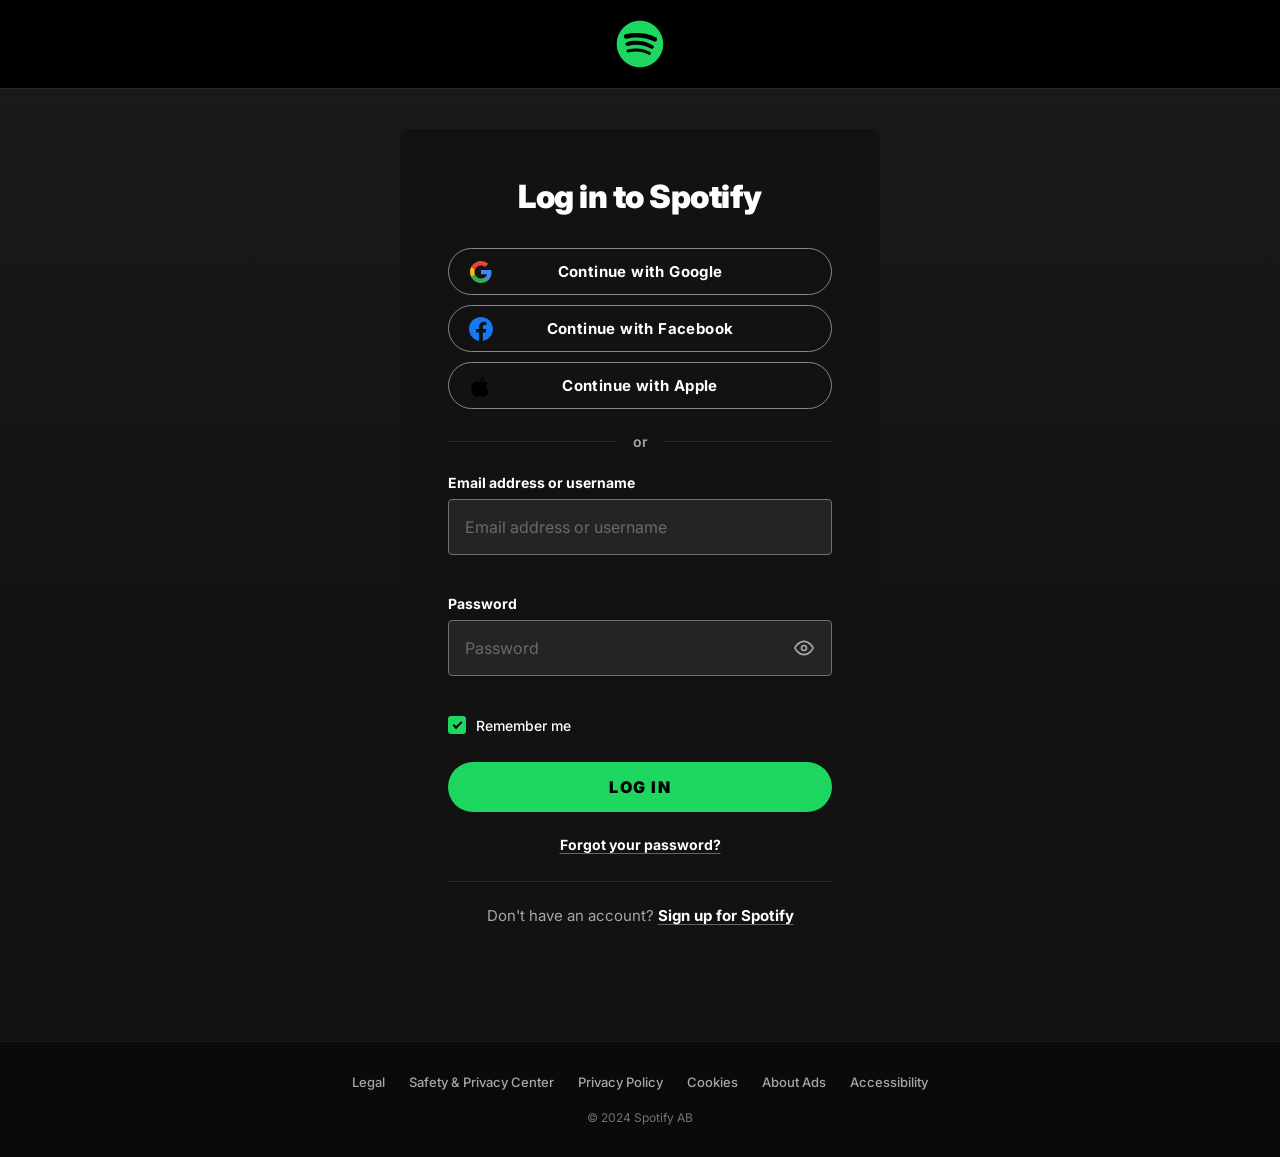
==== commit 3976c679: "Add files via upload" ====
--- a/login.html
+++ b/login.html
@@ -5,102 +5,147 @@
     <meta name="viewport" content="width=device-width, initial-scale=1.0">
     <title>Spotify - Log in</title>
     <link rel="stylesheet" href="login.css">
-    <link rel="stylesheet" href="https://cdnjs.cloudflare.com/ajax/libs/font-awesome/6.4.0/css/all.min.css">
-    <link href="https://fonts.googleapis.com/css2?family=Inter:wght@300;400;500;600;700;800;900&display=swap" rel="stylesheet">
+    <link href="https://fonts.googleapis.com/css2?family=Inter:wght@400;500;600;700;800;900&display=swap" rel="stylesheet">
 </head>
 <body>
-    <div class="page-wrapper">
-        <!-- Header -->
-        <header class="login-header">
-            <a href="#" class="header-logo">
-                <svg role="img" height="40" width="40" aria-hidden="true" viewBox="0 0 24 24" fill="white" xmlns="http://www.w3.org/2000/svg">
-                    <path d="M13.9 .9C6.7.9.9 6.7.9 13.9s5.8 13 13 13 13-5.8 13-13S21.1.9 13.9.9zm5.9 18.8c-.2.4-.7.5-1.1.2-3-1.8-6.7-2.2-11.1-1.2-.4.1-.8-.2-.9-.6-.1-.4.2-.8.6-.9 4.8-1.1 8.9-.6 12.2 1.4.5.3.6.8.3 1.1zm1.6-3.5c-.3.5-.9.6-1.3.3-3.4-2.1-8.5-2.7-12.5-1.5-.5.1-1-.1-1.2-.6-.1-.5.1-1 .6-1.2 4.6-1.4 10.2-.7 14.1 1.7.4.3.6.9.3 1.3zm.1-3.6c-4.1-2.4-10.8-2.6-14.7-1.5-.6.2-1.3-.2-1.5-.8-.2-.6.2-1.3.8-1.5 4.5-1.4 11.9-1.1 16.6 1.7.6.3.8 1.1.4 1.7-.3.5-1 .7-1.6.4z"/>
-                </svg>
-                <span>Spotify</span>
-            </a>
-        </header>
 
-        <!-- Login Card -->
-        <main class="login-main">
-            <div class="login-card">
-                <h1>Log in to Spotify</h1>
+    <!-- ── HEADER ── -->
+    <header class="sp-header">
+        <a href="#" class="sp-logo">
+            <!-- Official Spotify SVG logo -->
+            <svg xmlns="http://www.w3.org/2000/svg" viewBox="0 0 496 512" width="48" height="48">
+                <path fill="#1ed760" d="M248 8C111.1 8 0 119.1 0 256s111.1 248 248 248 248-111.1 248-248S384.9 8 248 8zm100.7 364.9c-4.2 0-6.8-1.3-10.7-3.6-62.4-37.6-135-39.2-206.7-24.5-3.9 1-9 2.6-11.9 2.6-9.7 0-15.8-7.7-15.8-15.8 0-10.3 6.1-15.2 13.6-16.8 81.9-18.1 165.6-16.5 237 26.2 6.1 3.9 9.7 7.4 9.7 16.5s-7.1 15.4-15.2 15.4zm26.9-65.6c-5.2 0-8.7-2.3-12.3-4.2-62.5-37-155.7-51.9-238.6-29.4-4.8 1.3-7.4 2.6-11.9 2.6-10.7 0-19.4-8.7-19.4-19.4s5.2-17.8 15.5-20.7c27.8-7.8 56.2-13.6 97.8-13.6 64.9 0 127.6 16.1 177 45.5 8.1 4.8 11.3 11 11.3 19.7-.1 10.8-8.5 19.5-19.4 19.5zm31-76.2c-5.2 0-8.4-1.3-12.9-3.9-71.2-42.5-198.5-52.7-280.9-29.7-3.6 1-8.1 2.6-12.9 2.6-13.2 0-23.3-10.3-23.3-23.6 0-13.6 8.4-21.3 17.4-23.9 35.2-10.3 74.6-15.2 117.5-15.2 73 0 149.5 15.2 205.4 47.8 7.8 4.5 12.9 10.7 12.9 22.6 0 13.6-11 23.3-23.2 23.3z"/>
+            </svg>
+        </a>
+    </header>
 
-                <!-- Social Login Buttons -->
-                <div class="social-buttons">
-                    <button class="social-btn google-btn" type="button">
-                        <svg width="20" height="20" viewBox="0 0 24 24" xmlns="http://www.w3.org/2000/svg">
-                            <path d="M22.56 12.25c0-.78-.07-1.53-.2-2.25H12v4.26h5.92c-.26 1.37-1.04 2.53-2.21 3.31v2.77h3.57c2.08-1.92 3.28-4.74 3.28-8.09z" fill="#4285F4"/>
-                            <path d="M12 23c2.97 0 5.46-.98 7.28-2.66l-3.57-2.77c-.98.66-2.23 1.06-3.71 1.06-2.86 0-5.29-1.93-6.16-4.53H2.18v2.84C3.99 20.53 7.7 23 12 23z" fill="#34A853"/>
-                            <path d="M5.84 14.09c-.22-.66-.35-1.36-.35-2.09s.13-1.43.35-2.09V7.07H2.18C1.43 8.55 1 10.22 1 12s.43 3.45 1.18 4.93l2.85-2.22.81-.62z" fill="#FBBC05"/>
-                            <path d="M12 5.38c1.62 0 3.06.56 4.21 1.64l3.15-3.15C17.45 2.09 14.97 1 12 1 7.7 1 3.99 3.47 2.18 7.07l3.66 2.84c.87-2.6 3.3-4.53 6.16-4.53z" fill="#EA4335"/>
+    <!-- ── MAIN ── -->
+    <main class="sp-main">
+        <div class="sp-card">
+            <h1 class="sp-title">Log in to Spotify</h1>
+
+            <!-- Social Buttons -->
+            <div class="sp-socials">
+
+                <button class="sp-social-btn" type="button">
+                    <!-- Google -->
+                    <span class="sp-social-icon">
+                        <svg xmlns="http://www.w3.org/2000/svg" viewBox="0 0 48 48" width="24" height="24">
+                            <path fill="#4285F4" d="M45.12 24.5c0-1.56-.14-3.06-.4-4.5H24v8.51h11.84c-.51 2.75-2.06 5.08-4.39 6.64v5.52h7.11c4.16-3.83 6.56-9.47 6.56-16.17z"/>
+                            <path fill="#34A853" d="M24 46c5.94 0 10.92-1.97 14.56-5.33l-7.11-5.52c-1.97 1.32-4.49 2.1-7.45 2.1-5.73 0-10.58-3.87-12.32-9.07H4.34v5.7C7.96 41.07 15.4 46 24 46z"/>
+                            <path fill="#FBBC05" d="M11.68 28.18C11.25 26.86 11 25.45 11 24s.25-2.86.68-4.18v-5.7H4.34C2.85 17.09 2 20.45 2 24c0 3.55.85 6.91 2.34 9.88l7.34-5.7z"/>
+                            <path fill="#EA4335" d="M24 10.75c3.23 0 6.13 1.11 8.41 3.29l6.31-6.31C34.91 4.18 29.93 2 24 2 15.4 2 7.96 6.93 4.34 14.12l7.34 5.7c1.74-5.2 6.59-9.07 12.32-9.07z"/>
                         </svg>
-                        Continue with Google
-                    </button>
-                    <button class="social-btn facebook-btn" type="button">
-                        <svg width="20" height="20" viewBox="0 0 24 24" xmlns="http://www.w3.org/2000/svg" fill="#1877F2">
-                            <path d="M24 12.073c0-6.627-5.373-12-12-12s-12 5.373-12 12c0 5.99 4.388 10.954 10.125 11.854v-8.385H7.078v-3.47h3.047V9.43c0-3.007 1.792-4.669 4.533-4.669 1.312 0 2.686.235 2.686.235v2.953H15.83c-1.491 0-1.956.925-1.956 1.874v2.25h3.328l-.532 3.47h-2.796v8.385C19.612 23.027 24 18.062 24 12.073z"/>
+                    </span>
+                    <span>Continue with Google</span>
+                </button>
+
+                <button class="sp-social-btn" type="button">
+                    <!-- Facebook -->
+                    <span class="sp-social-icon">
+                        <svg xmlns="http://www.w3.org/2000/svg" viewBox="0 0 24 24" width="24" height="24">
+                            <path fill="#1877F2" d="M24 12.073c0-6.627-5.373-12-12-12s-12 5.373-12 12c0 5.99 4.388 10.954 10.125 11.854v-8.385H7.078v-3.47h3.047V9.43c0-3.007 1.792-4.669 4.533-4.669 1.312 0 2.686.235 2.686.235v2.953H15.83c-1.491 0-1.956.925-1.956 1.874v2.25h3.328l-.532 3.47h-2.796v8.385C19.612 23.027 24 18.062 24 12.073z"/>
                         </svg>
-                        Continue with Facebook
-                    </button>
-                    <button class="social-btn apple-btn" type="button">
-                        <svg width="20" height="20" viewBox="0 0 24 24" xmlns="http://www.w3.org/2000/svg" fill="white">
-                            <path d="M18.71 19.5c-.83 1.24-1.71 2.45-3.05 2.47-1.34.03-1.77-.79-3.29-.79-1.53 0-2 .77-3.27.82-1.31.05-2.3-1.32-3.14-2.53C4.25 17 2.94 12.45 4.7 9.39c.87-1.52 2.43-2.48 4.12-2.51 1.28-.02 2.5.87 3.29.87.78 0 2.26-1.07 3.8-.91.65.03 2.47.26 3.64 1.98-.09.06-2.17 1.28-2.15 3.81.03 3.02 2.65 4.03 2.68 4.04-.03.07-.42 1.44-1.38 2.83M13 3.5c.73-.83 1.94-1.46 2.94-1.5.13 1.17-.34 2.35-1.04 3.19-.69.85-1.83 1.51-2.95 1.42-.15-1.15.41-2.35 1.05-3.11z"/>
+                    </span>
+                    <span>Continue with Facebook</span>
+                </button>
+
+                <button class="sp-social-btn" type="button">
+                    <!-- Apple -->
+                    <span class="sp-social-icon">
+                        <svg xmlns="http://www.w3.org/2000/svg" viewBox="0 0 814 1000" width="22" height="22">
+                            <path fill="#000" d="M788.1 340.9c-5.8 4.5-108.2 62.2-108.2 190.5 0 148.4 130.3 200.9 134.2 202.2-.6 3.2-20.7 71.9-68.7 141.9-42.8 61.6-87.5 123.1-155.5 123.1s-85.5-39.5-164-39.5c-76 0-103.7 40.8-165.9 40.8s-105-42.4-150.3-109.8c-52.8-75.9-101.7-193.7-101.7-306.2 0-192.5 125.4-294.1 248.4-294.1 63.5 0 116.4 41.8 156.1 41.8 37.9 0 97.8-44.3 170.8-44.3zm-249-99c27.4-32.1 46.9-76.6 46.9-121.1 0-6.2-.5-12.4-1.6-17.4-44.3 1.6-97.1 29.5-129.1 66.4-24.9 27.8-48.7 72.3-48.7 117.4 0 6.7 1.1 13.4 1.6 15.5 2.7.5 7 1.1 11.3 1.1 39.9 0 90.4-26.4 119.6-61.9z"/>
                         </svg>
-                        Continue with Apple
-                    </button>
+                    </span>
+                    <span>Continue with Apple</span>
+                </button>
+
+            </div>
+
+            <!-- Divider -->
+            <div class="sp-divider">
+                <span>or</span>
+            </div>
+
+            <!-- Login Form -->
+            <form id="login-form" class="sp-form" novalidate autocomplete="off">
+
+                <div class="sp-field" id="email-field">
+                    <label for="email">Email address or username</label>
+                    <input
+                        type="text"
+                        id="email"
+                        name="email"
+                        placeholder="Email address or username"
+                        autocomplete="email"
+                        spellcheck="false"
+                    >
+                    <p class="sp-field-error" id="email-error"></p>
                 </div>
 
-                <!-- Divider -->
-                <div class="or-divider">
-                    <hr><span>or</span><hr>
+                <div class="sp-field" id="password-field">
+                    <label for="password">Password</label>
+                    <div class="sp-pw-wrap">
+                        <input
+                            type="password"
+                            id="password"
+                            name="password"
+                            placeholder="Password"
+                            autocomplete="current-password"
+                        >
+                        <button type="button" class="sp-eye-btn" id="toggle-pw" aria-label="Show password">
+                            <!-- Eye open -->
+                            <svg id="eye-open" xmlns="http://www.w3.org/2000/svg" viewBox="0 0 24 24" width="20" height="20" fill="none" stroke="currentColor" stroke-width="2" stroke-linecap="round" stroke-linejoin="round">
+                                <path d="M1 12s4-8 11-8 11 8 11 8-4 8-11 8-11-8-11-8z"/>
+                                <circle cx="12" cy="12" r="3"/>
+                            </svg>
+                            <!-- Eye closed (hidden by default) -->
+                            <svg id="eye-closed" xmlns="http://www.w3.org/2000/svg" viewBox="0 0 24 24" width="20" height="20" fill="none" stroke="currentColor" stroke-width="2" stroke-linecap="round" stroke-linejoin="round" style="display:none">
+                                <path d="M17.94 17.94A10.07 10.07 0 0 1 12 20c-7 0-11-8-11-8a18.45 18.45 0 0 1 5.06-5.94M9.9 4.24A9.12 9.12 0 0 1 12 4c7 0 11 8 11 8a18.5 18.5 0 0 1-2.16 3.19m-6.72-1.07a3 3 0 1 1-4.24-4.24"/>
+                                <line x1="1" y1="1" x2="23" y2="23"/>
+                            </svg>
+                        </button>
+                    </div>
+                    <p class="sp-field-error" id="password-error"></p>
                 </div>
 
-                <!-- Login Form -->
-                <form id="login-form" novalidate>
-                    <div class="form-group">
-                        <label for="email">Email address</label>
-                        <input type="email" id="email" placeholder="Email address" autocomplete="email">
-                        <span class="error-msg" id="email-error"></span>
-                    </div>
-                    <div class="form-group">
-                        <label for="password">Password</label>
-                        <div class="password-wrapper">
-                            <input type="password" id="password" placeholder="Password" autocomplete="current-password">
-                            <button type="button" class="toggle-password" id="toggle-password" aria-label="Show password">
-                                <i class="fas fa-eye" id="eye-icon"></i>
-                            </button>
-                        </div>
-                        <span class="error-msg" id="password-error"></span>
-                    </div>
+                <div class="sp-row">
+                    <label class="sp-remember">
+                        <input type="checkbox" id="remember" checked>
+                        <span class="sp-checkmark"></span>
+                        <span class="sp-remember-label">Remember me</span>
+                    </label>
+                </div>
 
-                    <div class="form-options">
-                        <label class="remember-me">
-                            <input type="checkbox" id="remember" checked>
-                            <span class="checkbox-label">Remember me</span>
-                        </label>
-                    </div>
+                <button type="submit" class="sp-login-btn" id="login-btn">
+                    Log in
+                </button>
 
-                    <button type="submit" class="login-btn" id="login-submit-btn">Log In</button>
-                </form>
+            </form>
 
-                <a href="#" class="forgot-link">Forgot your password?</a>
+            <a href="#" class="sp-forgot">Forgot your password?</a>
 
-                <hr class="bottom-divider">
+            <hr class="sp-line">
 
-                <p class="signup-text">
-                    Don't have an account? <a href="#">Sign up for Spotify</a>
-                </p>
-            </div>
-        </main>
+            <p class="sp-signup">
+                Don't have an account?
+                <a href="#">Sign up for Spotify</a>
+            </p>
+        </div>
+    </main>
 
-        <!-- Footer -->
-        <footer class="login-footer">
-            <p>This site is protected by reCAPTCHA and the Google
-                <a href="#">Privacy Policy</a> and
-                <a href="#">Terms of Service</a> apply.
-            </p>
-        </footer>
-    </div>
+    <!-- ── FOOTER ── -->
+    <footer class="sp-footer">
+        <nav class="sp-footer-links">
+            <a href="#">Legal</a>
+            <a href="#">Safety & Privacy Center</a>
+            <a href="#">Privacy Policy</a>
+            <a href="#">Cookies</a>
+            <a href="#">About Ads</a>
+            <a href="#">Accessibility</a>
+        </nav>
+        <p class="sp-footer-copy">© 2024 Spotify AB</p>
+    </footer>
 
     <script src="login.js"></script>
 </body>
--- a/login.css
+++ b/login.css
@@ -1,140 +1,145 @@
-/* ==============================
-   SPOTIFY LOGIN PAGE — REDESIGNED
-   ============================== */
+/* ===========================================
+   SPOTIFY LOGIN — PIXEL-PERFECT RECREATION
+   =========================================== */
 
 *, *::before, *::after {
+    box-sizing: border-box;
     margin: 0;
     padding: 0;
-    box-sizing: border-box;
 }
 
 :root {
-    --green: #1ed760;
+    --green:       #1ed760;
+    --green-dark:  #169c46;
     --green-hover: #1fdf64;
-    --black: #000000;
-    --dark: #121212;
-    --card: #121212;
-    --text-primary: #ffffff;
-    --text-muted: #a7a7a7;
-    --border: #878787;
-    --border-focus: #ffffff;
-    --error: #f15e6c;
-    --input-bg: #121212;
+    --white:       #ffffff;
+    --black:       #000000;
+    --bg:          #121212;
+    --card-bg:     #121212;
+    --surface:     #1a1a1a;
+    --border:      #878787;
+    --border-focus:#ffffff;
+    --text:        #ffffff;
+    --text-sub:    #a7a7a7;
+    --error:       #f15e6c;
+    --error-bg:    rgba(241,94,108,.12);
+    --input-bg:    #121212;
+}
+
+html, body {
+    height: 100%;
 }
 
 body {
-    font-family: 'Inter', -apple-system, BlinkMacSystemFont, 'Segoe UI', Roboto, sans-serif;
-    background-color: var(--black);
-    color: var(--text-primary);
+    font-family: 'Inter', -apple-system, BlinkMacSystemFont, 'Segoe UI', sans-serif;
+    background: var(--bg);
+    color: var(--text);
+    display: flex;
+    flex-direction: column;
     min-height: 100vh;
+    -webkit-font-smoothing: antialiased;
+}
+
+/* ── HEADER ─────────────────────────────── */
+.sp-header {
+    background: var(--black);
+    display: flex;
+    justify-content: center;
+    align-items: center;
+    padding: 20px 32px;
+    border-bottom: 1px solid #282828;
+}
+
+.sp-logo {
+    display: block;
+    line-height: 0;
+    text-decoration: none;
+    transition: opacity .15s;
+}
+
+.sp-logo:hover { opacity: .85; }
+
+/* ── MAIN ────────────────────────────────── */
+.sp-main {
+    flex: 1;
+    display: flex;
+    justify-content: center;
+    align-items: flex-start;
+    padding: 40px 20px 60px;
+    background: linear-gradient(180deg, #1a1a1a 0%, var(--bg) 60%);
+}
+
+/* ── CARD ────────────────────────────────── */
+.sp-card {
+    background: #121212;
+    border-radius: 8px;
+    padding: 48px 48px 56px;
+    width: 100%;
+    max-width: 480px;
     display: flex;
     flex-direction: column;
-}
-
-/* ─── HEADER ─── */
-.login-header {
-    background-color: var(--black);
-    border-bottom: 1px solid #282828;
-    display: flex;
-    justify-content: center;
-    align-items: center;
-    padding: 18px 32px;
-}
-
-.header-logo {
-    display: flex;
-    align-items: center;
-    gap: 10px;
-    text-decoration: none;
-    color: var(--text-primary);
-    font-size: 28px;
+    align-items: center;
+}
+
+/* ── TITLE ───────────────────────────────── */
+.sp-title {
+    font-size: 32px;
     font-weight: 900;
     letter-spacing: -0.5px;
-}
-
-/* ─── MAIN ─── */
-.page-wrapper {
-    display: flex;
-    flex-direction: column;
-    min-height: 100vh;
-}
-
-.login-main {
-    flex: 1;
-    display: flex;
-    justify-content: center;
-    align-items: flex-start;
-    padding: 40px 20px 60px;
-    background: linear-gradient(to bottom, #1a1a1a 0%, var(--black) 50%);
-}
-
-/* ─── CARD ─── */
-.login-card {
-    background-color: var(--card);
-    border-radius: 8px;
-    padding: 48px 48px 56px;
-    width: 100%;
-    max-width: 480px;
-    display: flex;
-    flex-direction: column;
-    align-items: center;
-    gap: 0;
-}
-
-.login-card h1 {
-    font-size: 32px;
-    font-weight: 900;
     text-align: center;
     margin-bottom: 32px;
-    letter-spacing: -0.5px;
-}
-
-/* ─── SOCIAL BUTTONS ─── */
-.social-buttons {
+    color: var(--text);
+}
+
+/* ── SOCIAL BUTTONS ──────────────────────── */
+.sp-socials {
     width: 100%;
     display: flex;
     flex-direction: column;
-    gap: 12px;
+    gap: 10px;
     margin-bottom: 24px;
 }
 
-.social-btn {
-    width: 100%;
-    display: flex;
-    align-items: center;
-    justify-content: center;
-    gap: 12px;
-    padding: 13px 16px;
+.sp-social-btn {
+    width: 100%;
+    display: flex;
+    align-items: center;
+    justify-content: center;
+    gap: 0;
+    padding: 13px 20px;
     border: 1px solid var(--border);
     border-radius: 500px;
     background: transparent;
-    color: var(--text-primary);
-    font-size: 14px;
+    color: var(--text);
+    font-family: inherit;
+    font-size: 15px;
     font-weight: 700;
     cursor: pointer;
-    transition: border-color 0.15s, transform 0.1s, background 0.15s;
-    font-family: inherit;
+    letter-spacing: 0.4px;
     position: relative;
-}
-
-.social-btn svg {
-    flex-shrink: 0;
+    transition: border-color .15s, transform .1s, background .15s;
+}
+
+.sp-social-btn:hover {
+    border-color: var(--text);
+    background: rgba(255,255,255,.06);
+    transform: scale(1.01);
+}
+
+.sp-social-btn:active {
+    transform: scale(.99);
+}
+
+.sp-social-icon {
     position: absolute;
     left: 20px;
-}
-
-.social-btn:hover {
-    border-color: var(--text-primary);
-    background: rgba(255,255,255,0.05);
-    transform: scale(1.02);
-}
-
-.social-btn:active {
-    transform: scale(0.99);
-}
-
-/* ─── DIVIDER ─── */
-.or-divider {
+    display: flex;
+    align-items: center;
+    line-height: 0;
+}
+
+/* ── OR DIVIDER ──────────────────────────── */
+.sp-divider {
     width: 100%;
     display: flex;
     align-items: center;
@@ -142,246 +147,301 @@
     margin-bottom: 24px;
 }
 
-.or-divider hr {
+.sp-divider::before,
+.sp-divider::after {
+    content: '';
     flex: 1;
-    border: none;
-    border-top: 1px solid #292929;
-}
-
-.or-divider span {
-    color: var(--text-muted);
+    height: 1px;
+    background: #292929;
+}
+
+.sp-divider span {
+    color: var(--text-sub);
     font-size: 14px;
     font-weight: 600;
-    white-space: nowrap;
-}
-
-/* ─── FORM ─── */
-#login-form {
+    padding: 0 4px;
+}
+
+/* ── FORM ────────────────────────────────── */
+.sp-form {
     width: 100%;
     display: flex;
     flex-direction: column;
     gap: 0;
 }
 
-.form-group {
+/* ── FIELD ───────────────────────────────── */
+.sp-field {
     display: flex;
     flex-direction: column;
     margin-bottom: 16px;
 }
 
-.form-group label {
+.sp-field label {
     font-size: 14px;
     font-weight: 700;
     margin-bottom: 8px;
-    color: var(--text-primary);
-}
-
-.form-group input[type="email"],
-.form-group input[type="password"],
-.form-group input[type="text"] {
-    background-color: var(--input-bg);
-    border: 1px solid var(--border);
-    color: var(--text-primary);
+    color: var(--text);
+}
+
+.sp-field input[type="text"],
+.sp-field input[type="password"],
+.sp-field input[type="email"] {
+    width: 100%;
+    padding: 15px 16px;
+    background: #242424;
+    border: 1px solid #727272;
     border-radius: 4px;
-    padding: 14px 16px;
+    color: var(--text);
+    font-family: inherit;
     font-size: 16px;
-    font-family: inherit;
-    width: 100%;
-    transition: border-color 0.2s, box-shadow 0.2s;
-}
-
-.form-group input:hover {
+    font-weight: 400;
+    line-height: 1.5;
+    transition: border-color .2s, box-shadow .2s;
+    -webkit-appearance: none;
+}
+
+.sp-field input::placeholder {
+    color: #6a6a6a;
+}
+
+.sp-field input:hover {
     border-color: var(--border-focus);
 }
 
-.form-group input:focus {
+.sp-field input:focus {
+    outline: none;
     border-color: var(--border-focus);
-    outline: none;
-    box-shadow: 0 0 0 3px rgba(255,255,255,0.1);
-}
-
-.form-group input::placeholder {
-    color: #6a6a6a;
-}
-
-/* Input error state */
-.form-group input.input-error {
+    box-shadow: 0 0 0 3px rgba(255,255,255,.1);
+}
+
+/* Error state */
+.sp-field.has-error input {
     border-color: var(--error) !important;
-    box-shadow: 0 0 0 3px rgba(241,94,108,0.2);
-}
-
-.error-msg {
+    box-shadow: 0 0 0 3px rgba(241,94,108,.2) !important;
+}
+
+.sp-field-error {
     color: var(--error);
-    font-size: 12px;
+    font-size: 13px;
     font-weight: 500;
     margin-top: 6px;
     min-height: 18px;
-    display: block;
+    display: flex;
+    align-items: center;
+    gap: 5px;
+    line-height: 1.4;
+}
+
+.sp-field-error:not(:empty)::before {
+    content: "⚠";
+    font-size: 12px;
+    flex-shrink: 0;
 }
 
 /* Password wrapper */
-.password-wrapper {
+.sp-pw-wrap {
     position: relative;
-}
-
-.password-wrapper input {
-    padding-right: 48px;
-}
-
-.toggle-password {
+    display: flex;
+    align-items: center;
+}
+
+.sp-pw-wrap input {
+    padding-right: 52px;
+}
+
+.sp-eye-btn {
     position: absolute;
-    right: 12px;
-    top: 50%;
-    transform: translateY(-50%);
+    right: 14px;
     background: none;
     border: none;
-    color: var(--text-muted);
     cursor: pointer;
-    font-size: 16px;
+    color: var(--text-sub);
+    display: flex;
+    align-items: center;
+    justify-content: center;
     padding: 4px;
-    transition: color 0.2s;
-}
-
-.toggle-password:hover {
-    color: var(--text-primary);
-}
-
-/* Remember me */
-.form-options {
-    margin-bottom: 24px;
-}
-
-.remember-me {
+    border-radius: 50%;
+    transition: color .15s;
+    line-height: 0;
+}
+
+.sp-eye-btn:hover { color: var(--text); }
+
+/* ── REMEMBER ROW ────────────────────────── */
+.sp-row {
+    display: flex;
+    align-items: center;
+    justify-content: space-between;
+    margin-bottom: 28px;
+}
+
+.sp-remember {
     display: flex;
     align-items: center;
     gap: 10px;
     cursor: pointer;
-    width: fit-content;
-}
-
-.remember-me input[type="checkbox"] {
+    user-select: none;
+}
+
+/* Custom checkbox */
+.sp-remember input[type="checkbox"] {
+    position: absolute;
+    opacity: 0;
+    width: 0;
+    height: 0;
+}
+
+.sp-checkmark {
+    display: inline-flex;
+    align-items: center;
+    justify-content: center;
     width: 18px;
     height: 18px;
-    accent-color: var(--green);
-    cursor: pointer;
+    border: 2px solid #a7a7a7;
+    border-radius: 3px;
     flex-shrink: 0;
-}
-
-.checkbox-label {
+    transition: background .15s, border-color .15s;
+}
+
+.sp-remember input:checked ~ .sp-checkmark {
+    background: var(--green);
+    border-color: var(--green);
+}
+
+.sp-remember input:checked ~ .sp-checkmark::after {
+    content: '';
+    display: block;
+    width: 5px;
+    height: 9px;
+    border: 2px solid #000;
+    border-top: none;
+    border-left: none;
+    transform: rotate(45deg) translate(-1px, -1px);
+}
+
+.sp-remember-label {
     font-size: 14px;
     font-weight: 500;
-    color: var(--text-primary);
-    user-select: none;
-}
-
-/* ─── LOGIN BUTTON ─── */
-.login-btn {
-    width: 100%;
-    padding: 15px 16px;
-    background-color: var(--green);
-    color: #000000;
+    color: var(--text);
+}
+
+/* ── LOGIN BUTTON ────────────────────────── */
+.sp-login-btn {
+    width: 100%;
+    padding: 15px 32px;
+    background: var(--green);
+    color: #000;
     border: none;
     border-radius: 500px;
-    font-size: 15px;
+    font-family: inherit;
+    font-size: 16px;
     font-weight: 900;
-    font-family: inherit;
-    cursor: pointer;
     letter-spacing: 1.5px;
     text-transform: uppercase;
-    transition: background-color 0.15s, transform 0.1s;
+    cursor: pointer;
+    transition: background .15s, transform .1s;
     margin-bottom: 24px;
 }
 
-.login-btn:hover {
-    background-color: var(--green-hover);
+.sp-login-btn:hover {
+    background: var(--green-hover);
     transform: scale(1.03);
 }
 
-.login-btn:active {
-    background-color: #169c46;
-    transform: scale(0.99);
-}
-
-/* ─── FORGOT LINK ─── */
-.forgot-link {
-    color: var(--text-primary);
+.sp-login-btn:active {
+    background: var(--green-dark);
+    transform: scale(.99);
+}
+
+.sp-login-btn:disabled {
+    opacity: .6;
+    cursor: not-allowed;
+    transform: none;
+}
+
+/* ── FORGOT ──────────────────────────────── */
+.sp-forgot {
+    color: var(--text);
     font-size: 14px;
     font-weight: 700;
     text-decoration: underline;
-    text-decoration-color: rgba(255,255,255,0.4);
+    text-decoration-color: rgba(255,255,255,.35);
     text-underline-offset: 3px;
-    transition: color 0.15s, text-decoration-color 0.15s;
-    margin-bottom: 24px;
-    align-self: center;
-}
-
-.forgot-link:hover {
+    transition: text-decoration-color .15s;
+    margin-bottom: 28px;
+}
+
+.sp-forgot:hover {
     text-decoration-color: rgba(255,255,255,1);
 }
 
-/* ─── BOTTOM DIVIDER ─── */
-.bottom-divider {
+/* ── SEPARATOR LINE ──────────────────────── */
+.sp-line {
     width: 100%;
     border: none;
     border-top: 1px solid #292929;
     margin-bottom: 24px;
 }
 
-/* ─── SIGN UP TEXT ─── */
-.signup-text {
-    font-size: 14px;
-    color: var(--text-muted);
+/* ── SIGNUP ──────────────────────────────── */
+.sp-signup {
+    font-size: 15px;
+    color: var(--text-sub);
     text-align: center;
 }
 
-.signup-text a {
-    color: var(--text-primary);
+.sp-signup a {
+    color: var(--text);
     font-weight: 700;
     text-decoration: underline;
-    text-decoration-color: rgba(255,255,255,0.4);
+    text-decoration-color: rgba(255,255,255,.35);
     text-underline-offset: 3px;
-    transition: text-decoration-color 0.15s;
-}
-
-.signup-text a:hover {
+    transition: text-decoration-color .15s;
+}
+
+.sp-signup a:hover {
     text-decoration-color: rgba(255,255,255,1);
 }
 
-/* ─── FOOTER ─── */
-.login-footer {
-    background-color: var(--black);
-    padding: 24px 32px;
+/* ── FOOTER ──────────────────────────────── */
+.sp-footer {
+    background: #0a0a0a;
+    padding: 32px 40px;
     text-align: center;
-    border-top: 1px solid #282828;
-}
-
-.login-footer p {
+    border-top: 1px solid #1a1a1a;
+}
+
+.sp-footer-links {
+    display: flex;
+    flex-wrap: wrap;
+    justify-content: center;
+    gap: 8px 24px;
+    margin-bottom: 20px;
+}
+
+.sp-footer-links a {
+    color: var(--text-sub);
+    font-size: 13px;
+    font-weight: 500;
+    text-decoration: none;
+    transition: color .15s;
+}
+
+.sp-footer-links a:hover { color: var(--text); }
+
+.sp-footer-copy {
+    color: #727272;
     font-size: 12px;
-    color: var(--text-muted);
-    max-width: 500px;
-    margin: 0 auto;
-    line-height: 1.6;
-}
-
-.login-footer a {
-    color: var(--text-muted);
-    text-decoration: underline;
-    text-underline-offset: 2px;
-}
-
-.login-footer a:hover {
-    color: var(--text-primary);
-}
-
-/* ─── RESPONSIVE ─── */
-@media (max-width: 560px) {
-    .login-card {
-        padding: 32px 24px 40px;
+}
+
+/* ── RESPONSIVE ──────────────────────────── */
+@media (max-width: 580px) {
+    .sp-card {
+        padding: 32px 20px 40px;
+        border-radius: 0;
     }
-    .login-card h1 {
-        font-size: 26px;
-    }
-    .social-btn svg {
-        left: 14px;
-    }
-}
+    .sp-title { font-size: 26px; }
+    .sp-social-icon { left: 14px; }
+    .sp-footer { padding: 24px 20px; }
+}
